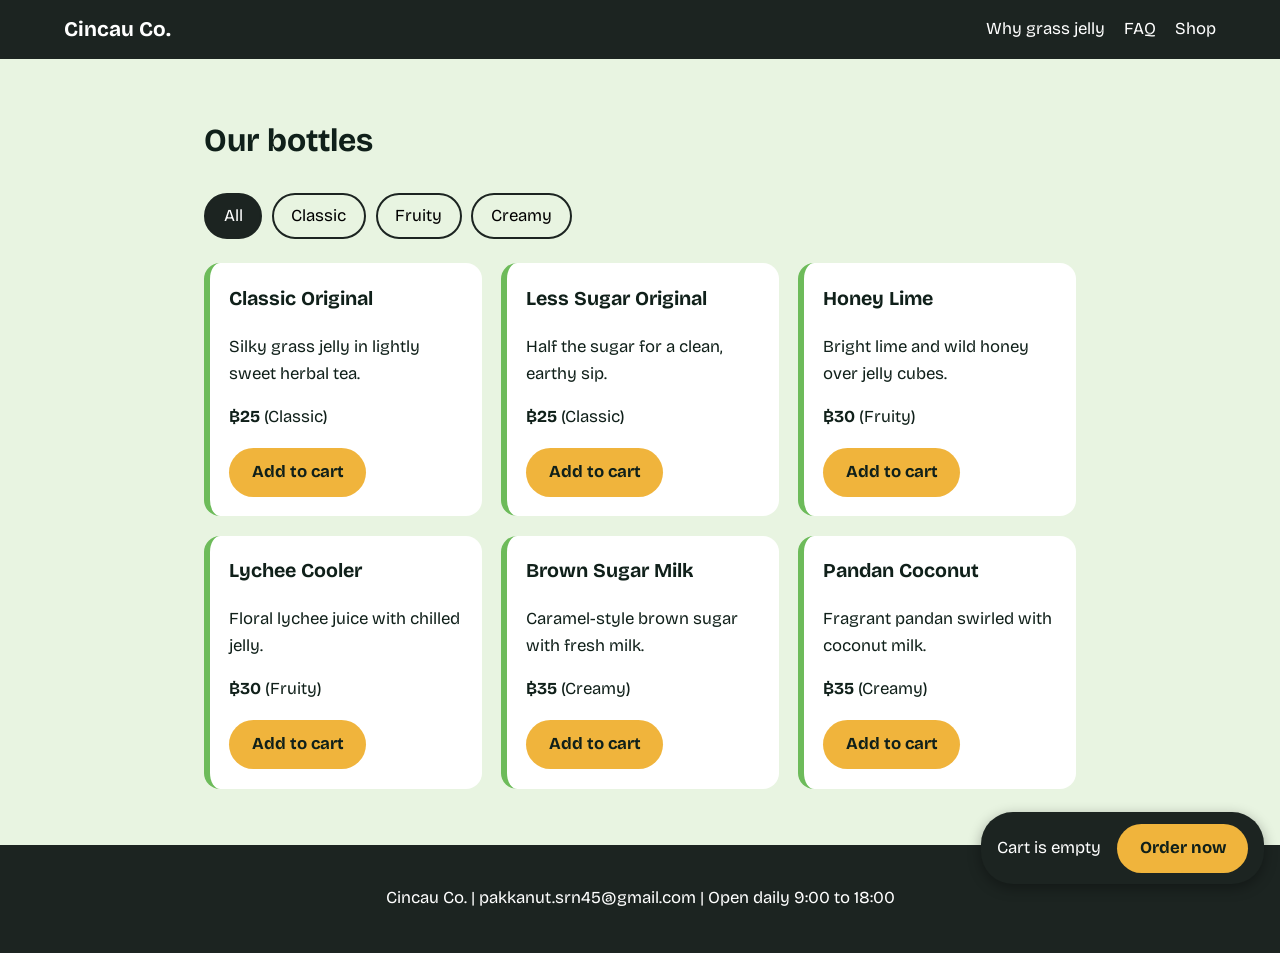
==== discovery_piscine/rush/shop.html @ d7800b73 "new web" ====
<!DOCTYPE html>
<html lang="en">
<head>
<meta charset="UTF-8">
<meta name="viewport" content="width=device-width,initial-scale=1">
<title>Shop | Cincau Co.</title>
<link href="https://fonts.googleapis.com/css2?family=Bricolage+Grotesque:wght@400;700&display=swap" rel="stylesheet">
<link rel="stylesheet" href="style.css">
</head>
<body>
<a class="skip" href="#products">Skip to bottles</a>
<nav aria-label="Main">
  <b>Cincau Co.</b>
  <div><a href="index.html#why">Why grass jelly</a><a href="index.html#faq">FAQ</a><a href="shop.html">Shop</a></div>
</nav>
<main>
  <section>
    <h2>Our bottles</h2>
    <div class="filters" id="filters" role="group" aria-label="Filter by flavor type"></div>
    <div class="grid" id="products"></div>
  </section>
</main>
<div id="cart" aria-live="polite"><span id="sum">Cart is empty</span><button class="btn" id="buy">Order now</button></div>
<footer><p>Cincau Co. | pakkanut.srn45@gmail.com | Open daily 9:00 to 18:00</p></footer>
<script src="script.js"></script>
</body>
</html>
---- discovery_piscine/rush/style.css ----
:root{--ink:#10201a;--jelly:#1c2421;--leaf:#6dbb5a;--mint:#e8f4e1;--honey:#f0b43c}
*{box-sizing:border-box}
html{scroll-behavior:smooth;scroll-padding-top:4rem}
body{margin:0;font:1.05rem/1.6 "Bricolage Grotesque",system-ui,sans-serif;color:var(--ink);background:var(--mint)}
nav{position:sticky;top:0;z-index:9;display:flex;justify-content:space-between;align-items:center;flex-wrap:wrap;padding:.8rem 5%;background:var(--jelly);color:#fff}
nav b{font-size:1.3rem}
nav a{color:#fff;text-decoration:none;margin-left:1.2rem;transition:color .2s}
nav a:hover{color:var(--honey)}
a:focus-visible,button:focus-visible,summary:focus-visible,select:focus-visible{outline:3px solid var(--honey);outline-offset:3px}
.skip{position:absolute;left:-999px}
.skip:focus{left:0;top:0;z-index:20;background:var(--honey);padding:.5rem 1rem}
.hero{display:grid;grid-template-columns:1fr 1fr;align-items:center;gap:2rem;padding:4rem 5%;background:var(--jelly);color:#fff}
.hero h1{font-size:clamp(2.4rem,6vw,4.5rem);line-height:1.05;margin:0 0 1rem}
.hero img{width:100%;max-width:320px;justify-self:center;animation:float 4s ease-in-out infinite}
@keyframes float{50%{transform:translateY(-14px) rotate(2deg)}}
.btn{display:inline-block;background:var(--honey);color:var(--ink);padding:.7rem 1.4rem;border:0;border-radius:2rem;font:inherit;font-weight:700;text-decoration:none;cursor:pointer;transition:transform .15s}
.btn:hover{transform:scale(1.06)}
section{padding:3.5rem 5%;max-width:1000px;margin:auto}
h2{font-size:2rem;margin-top:0}
.grid{display:grid;grid-template-columns:repeat(auto-fit,minmax(220px,1fr));gap:1.2rem}
.card{background:#fff;border-radius:1rem;padding:1.2rem;border-left:6px solid var(--leaf);animation:pop .3s}
@keyframes pop{from{opacity:0;transform:scale(.95)}}
.card h3{margin-top:0}
.filters{display:flex;flex-wrap:wrap;gap:.6rem;margin-bottom:1.5rem}
.filters button{padding:.5rem 1.1rem;border:2px solid var(--jelly);border-radius:2rem;background:none;font:inherit;cursor:pointer}
.filters button[aria-pressed=true]{background:var(--jelly);color:#fff}
select{font:inherit;padding:.5rem;border-radius:.5rem}
#rec{font-weight:700;color:#2f7a22}
details{background:#fff;border-radius:.8rem;padding:.8rem 1rem;margin-bottom:.6rem}
summary{cursor:pointer;font-weight:700}
#cart{position:fixed;bottom:1rem;right:1rem;display:flex;gap:1rem;align-items:center;background:var(--jelly);color:#fff;padding:.7rem 1rem;border-radius:2rem;box-shadow:0 4px 14px #0005}
footer{background:var(--jelly);color:#fff;text-align:center;padding:1.5rem}
@media(max-width:700px){.hero{grid-template-columns:1fr;text-align:center}nav a{margin:0 .6rem 0 0}#cart{left:1rem;justify-content:space-between}}
@media(prefers-reduced-motion:reduce){*{animation:none!important;transition:none!important;scroll-behavior:auto!important}}
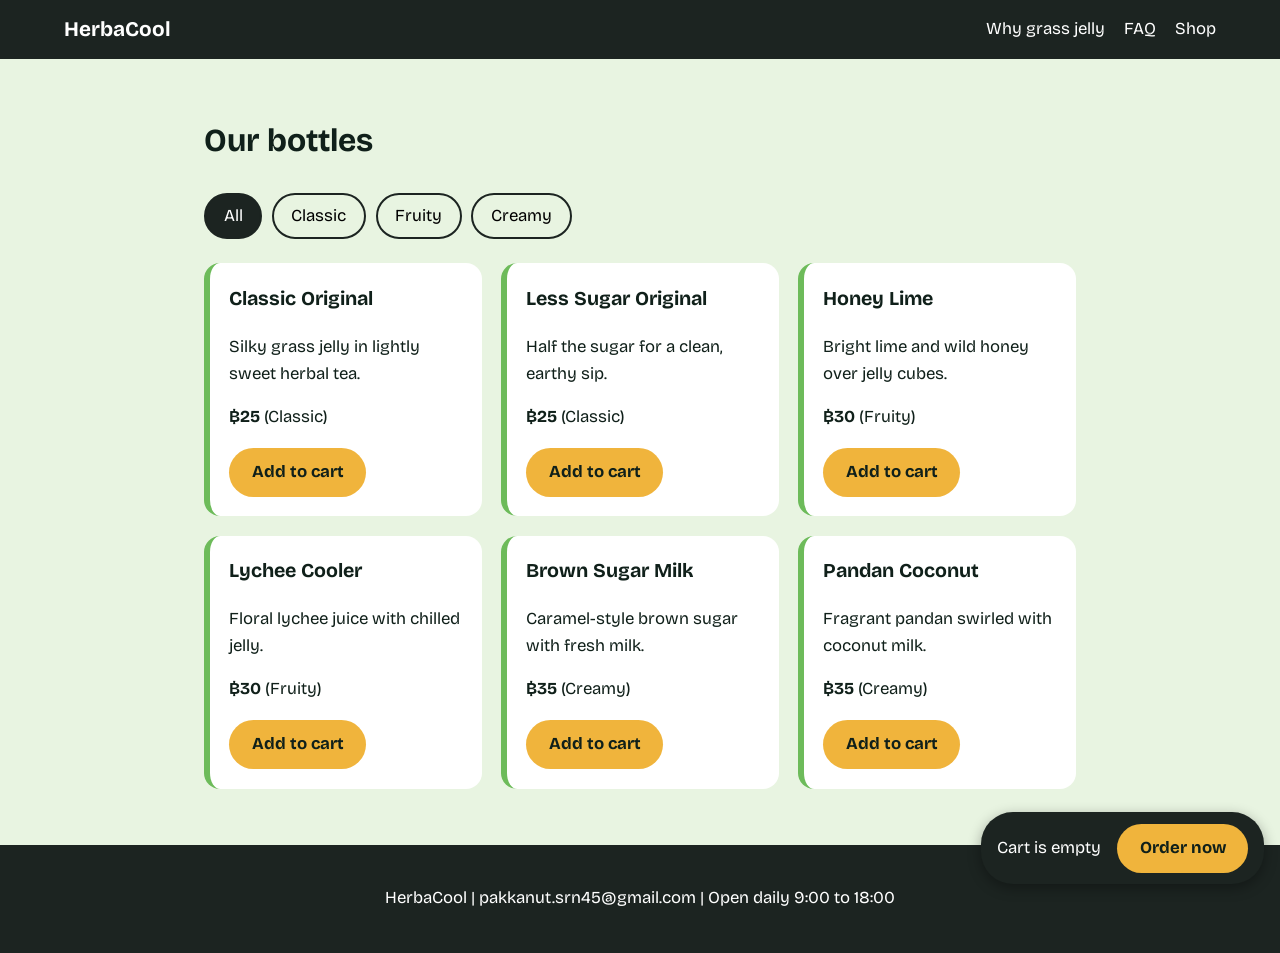
==== commit 0b27dfce: "new web" ====
--- a/discovery_piscine/rush/shop.html
+++ b/discovery_piscine/rush/shop.html
@@ -3,14 +3,14 @@
 <head>
 <meta charset="UTF-8">
 <meta name="viewport" content="width=device-width,initial-scale=1">
-<title>Shop | Cincau Co.</title>
+<title>Shop | HerbaCool</title>
 <link href="https://fonts.googleapis.com/css2?family=Bricolage+Grotesque:wght@400;700&display=swap" rel="stylesheet">
 <link rel="stylesheet" href="style.css">
 </head>
 <body>
 <a class="skip" href="#products">Skip to bottles</a>
 <nav aria-label="Main">
-  <b>Cincau Co.</b>
+  <b>HerbaCool</b>
   <div><a href="index.html#why">Why grass jelly</a><a href="index.html#faq">FAQ</a><a href="shop.html">Shop</a></div>
 </nav>
 <main>
@@ -21,7 +21,7 @@
   </section>
 </main>
 <div id="cart" aria-live="polite"><span id="sum">Cart is empty</span><button class="btn" id="buy">Order now</button></div>
-<footer><p>Cincau Co. | pakkanut.srn45@gmail.com | Open daily 9:00 to 18:00</p></footer>
+<footer><p>HerbaCool | pakkanut.srn45@gmail.com | Open daily 9:00 to 18:00</p></footer>
 <script src="script.js"></script>
 </body>
 </html>
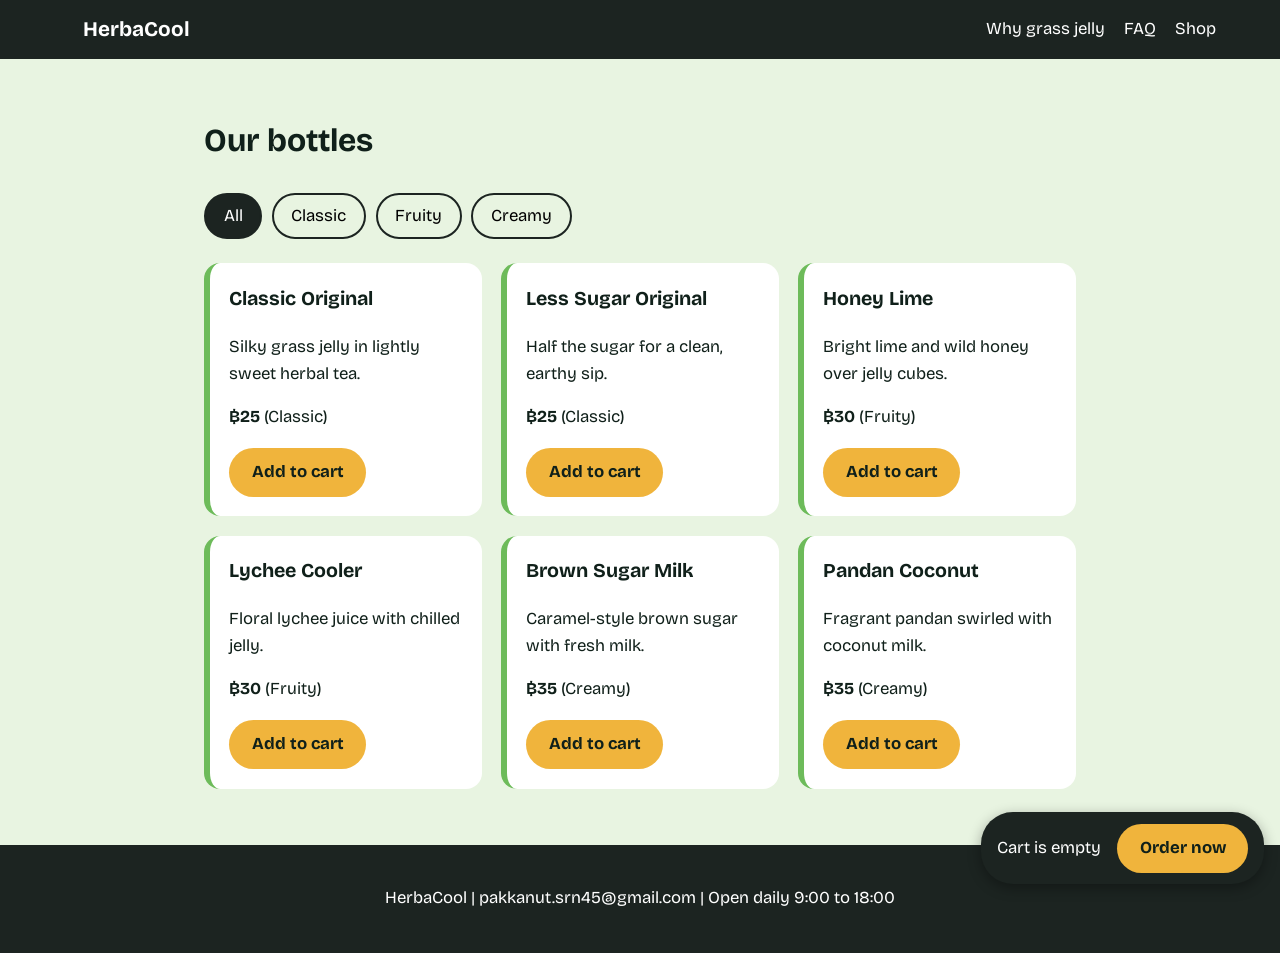
==== commit f7248f11: "new web" ====
--- a/discovery_piscine/rush/shop.html
+++ b/discovery_piscine/rush/shop.html
@@ -10,7 +10,7 @@
 <body>
 <a class="skip" href="#products">Skip to bottles</a>
 <nav aria-label="Main">
-  <b>HerbaCool</b>
+  <a href="index.html" aria-label="Go to homepage"><b>HerbaCool</b></a>
   <div><a href="index.html#why">Why grass jelly</a><a href="index.html#faq">FAQ</a><a href="shop.html">Shop</a></div>
 </nav>
 <main>
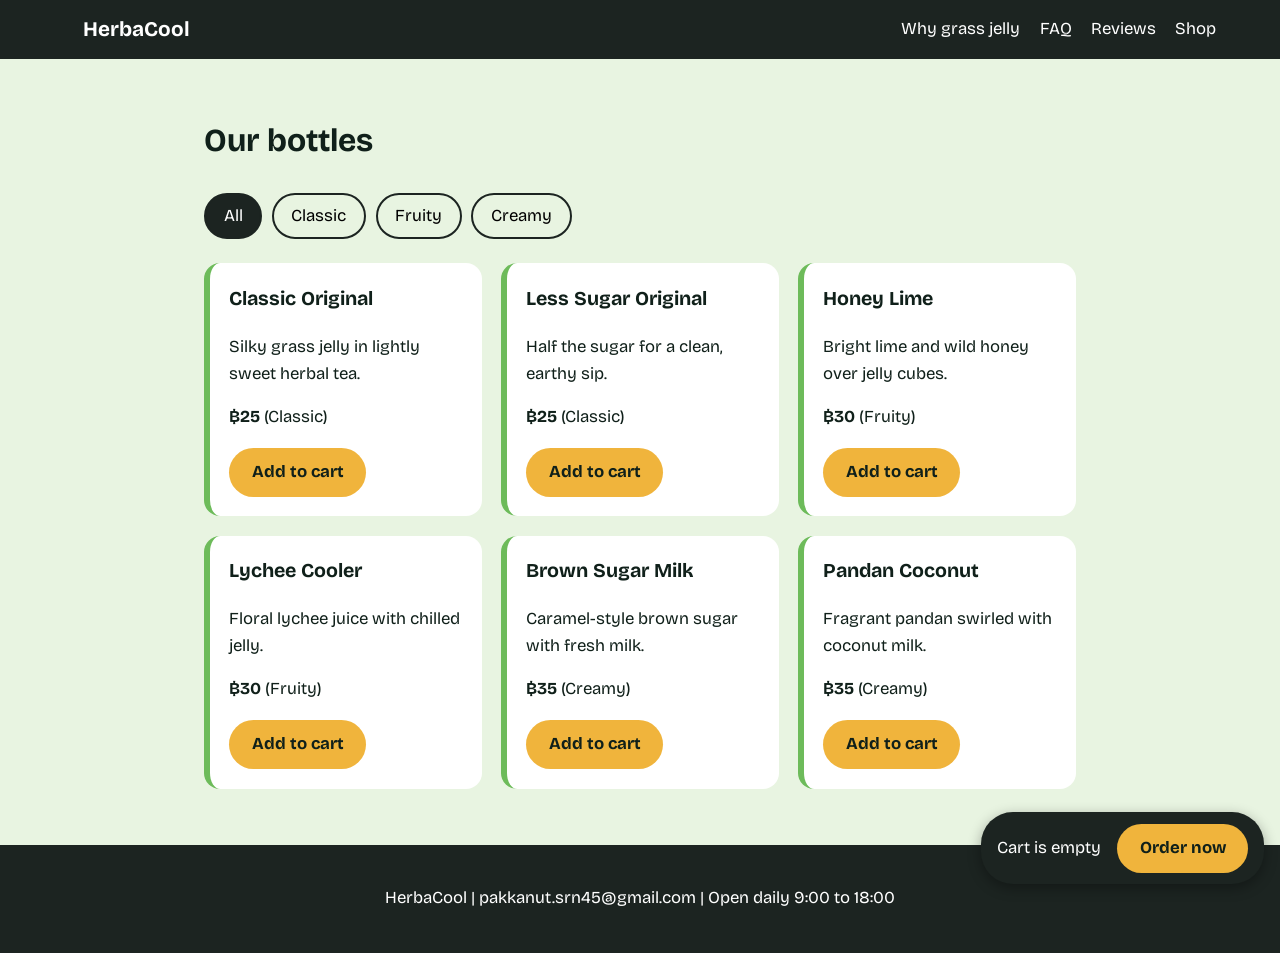
==== commit 17dfa77b: "final" ====
--- a/discovery_piscine/rush/shop.html
+++ b/discovery_piscine/rush/shop.html
@@ -11,7 +11,7 @@
 <a class="skip" href="#products">Skip to bottles</a>
 <nav aria-label="Main">
   <a href="index.html" aria-label="Go to homepage"><b>HerbaCool</b></a>
-  <div><a href="index.html#why">Why grass jelly</a><a href="index.html#faq">FAQ</a><a href="shop.html">Shop</a></div>
+  <div><a href="#why">Why grass jelly</a><a href="#faq">FAQ</a><a href="review.html">Reviews</a><a href="shop.html">Shop</a></div>
 </nav>
 <main>
   <section>
